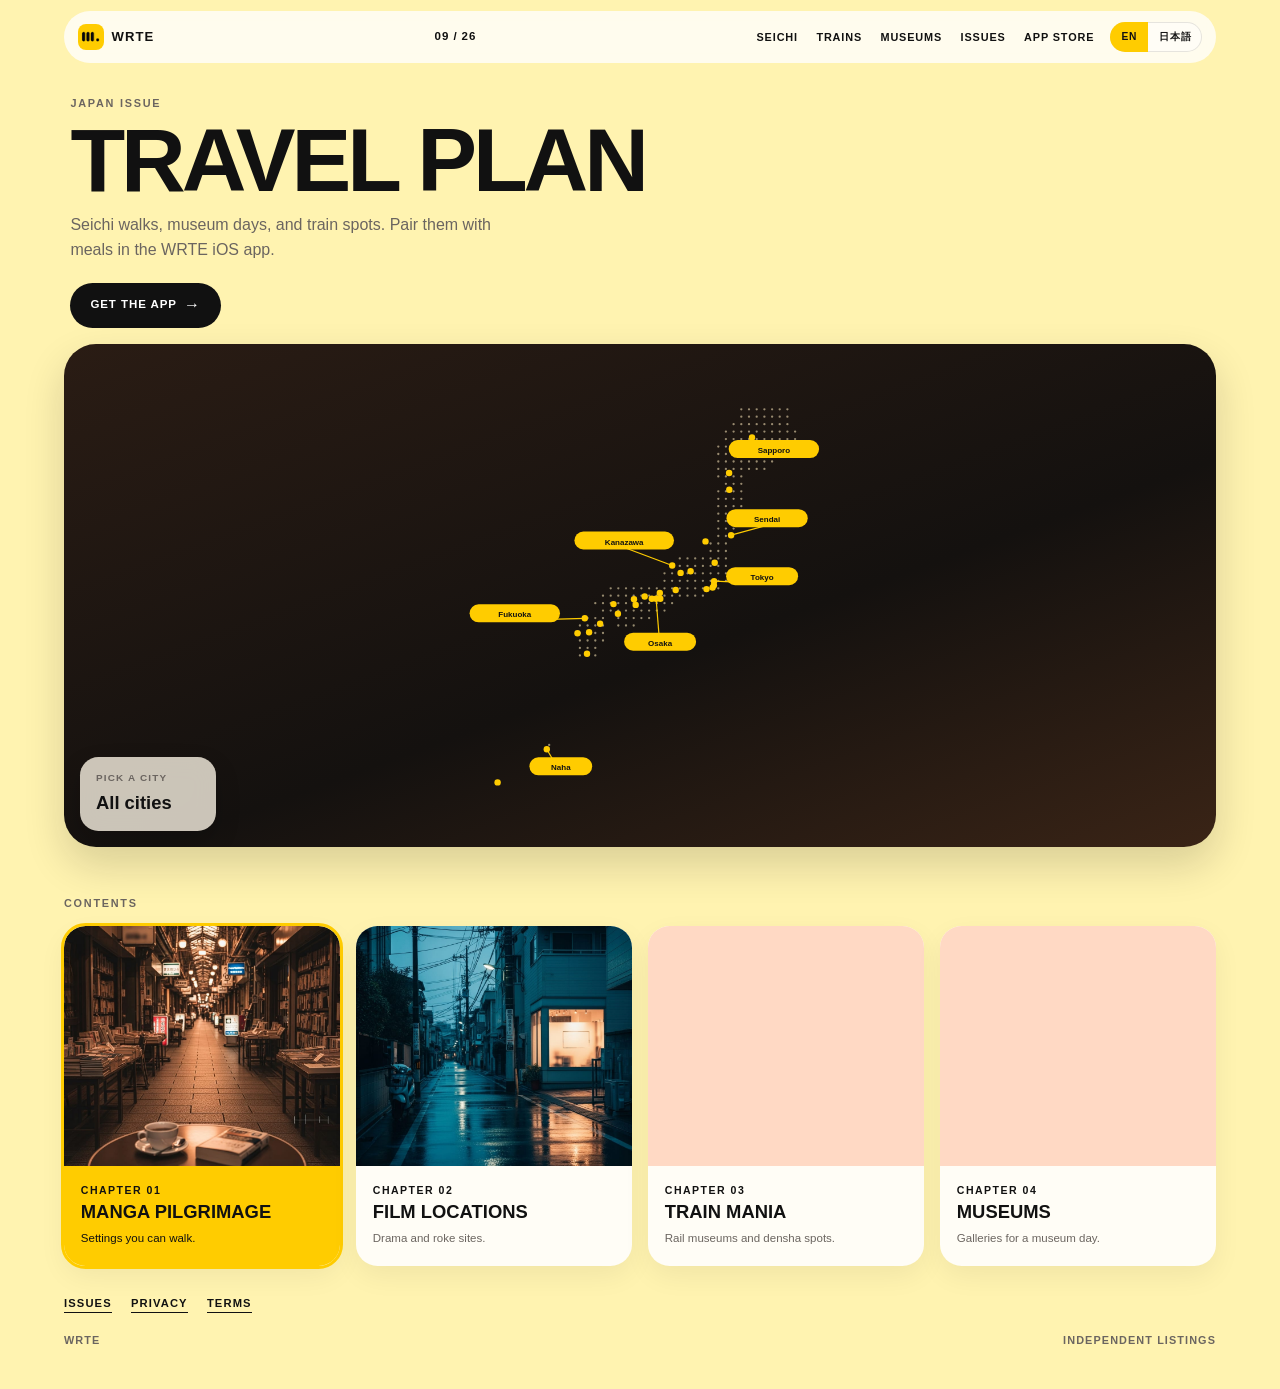
==== index.html @ 1dafabf8 "Publish WRTE travel guides." ====
<!doctype html>
<html lang="en" data-root="." data-page="home">
  <head>
    <meta charset="UTF-8" />
    <meta name="viewport" content="width=device-width, initial-scale=1" />
    <title>WRTE Travel Plan — Japan seichi, museums, and trains</title>
    <meta name="description" content="Japan manga pilgrimage walks, drama filming spots, train days, and a museum directory. Pair them with meals in the WRTE iOS app." />
    <meta name="robots" content="index, follow" />
    <meta name="theme-color" content="#ffcc00" />
    <meta name="referrer" content="no-referrer" />
    <meta http-equiv="Content-Security-Policy" content="default-src 'self'; base-uri 'self'; object-src 'none'; script-src 'self'; style-src 'self'; img-src 'self' https:; font-src 'self'; connect-src 'self'; form-action 'none'; frame-ancestors 'none'; upgrade-insecure-requests" />
    <meta http-equiv="Permissions-Policy" content="camera=(), microphone=(), geolocation=(), payment=(), usb=()" />
    <link rel="canonical" href="https://ezhu331.github.io/wrte-guides/" />
    <link rel="icon" href="./assets/wrte-mark-32.png" type="image/png" sizes="32x32" />
    <link rel="apple-touch-icon" href="./assets/wrte-mark.png" />
    <meta property="og:type" content="website" />
    <meta property="og:site_name" content="WRTE" />
    <meta property="og:locale" content="en_US" />
    <meta property="og:title" content="WRTE Travel Plan — Japan seichi, museums, and trains" />
    <meta property="og:description" content="Japan manga pilgrimage walks, drama filming spots, train days, and a museum directory. Pair them with meals in the WRTE iOS app." />
    <meta property="og:url" content="https://ezhu331.github.io/wrte-guides/" />
    <meta property="og:image" content="https://ezhu331.github.io/wrte-guides/assets/landing/museum-gallery-mania.jpg" />
    <meta property="og:image:alt" content="Museum hall" />
    <meta name="twitter:card" content="summary_large_image" />
    <meta name="twitter:title" content="WRTE Travel Plan — Japan seichi, museums, and trains" />
    <meta name="twitter:description" content="Japan manga pilgrimage walks, drama filming spots, train days, and a museum directory. Pair them with meals in the WRTE iOS app." />
    <meta name="twitter:image" content="https://ezhu331.github.io/wrte-guides/assets/landing/museum-gallery-mania.jpg" />
    <link rel="stylesheet" href="./assets/site.css" />
  </head>
  <body>
    <main class="wrap">
      <nav class="mast">
        <a class="brand" href="./"><img src="./assets/wrte-mark-32.png" alt="" width="32" height="32" />WRTE</a>
        <p class="issue">09 / 26</p>
        <div class="nav-links">
          <a href="./seichi/" class="" data-en="Seichi" data-ja="聖地">Seichi</a>
          <a href="./seichi/train/" class="" data-en="Trains" data-ja="鉄道">Trains</a>
          <a href="./museums/" class="" data-en="Museums" data-ja="美術館">Museums</a>
          <a href="./support/" class="" data-en="Issues" data-ja="報告">Issues</a>
          <a href="https://apps.apple.com/app/id6785785728">App Store</a>
        </div>
        <div class="lang" role="group" aria-label="Language">
          <button type="button" class="lang__btn is-current" data-set-lang="en">EN</button>
          <button type="button" class="lang__btn" data-set-lang="ja">日本語</button>
        </div>
      </nav>
      
      <section class="intro">
        <p class="kicker" data-en="Japan issue" data-ja="日本特集">Japan issue</p>
        <h1 class="display" data-en="Travel plan" data-ja="旅の計画">Travel plan</h1>
        <p class="lede" data-en="Seichi walks, museum days, and train spots. Pair them with meals in the WRTE iOS app." data-ja="聖地巡礼、美術館、鉄道の案内。食事は WRTE アプリで。">Seichi walks, museum days, and train spots. Pair them with meals in the WRTE iOS app.</p>
        <a class="cta" href="https://apps.apple.com/app/id6785785728" data-en="Get the app" data-ja="アプリを入手">Get the app</a>
      </section>
      <section class="japan-map" id="japan-map" aria-label="Japan"></section>
      <p class="kicker contents" data-en="Contents" data-ja="目次">Contents</p>
      <ul class="chapters">
          <li>
            <a class="chapter chapter--hot" href="./seichi/manga/">
              <span class="chapter__media"><img src="./assets/landing/japan-manga-streets.jpg" alt="Manga pilgrimage" width="800" height="560" decoding="async" /></span>
              <span class="chapter__copy">
                <span class="chapter__no" data-en="Chapter 01" data-ja="第01章">Chapter 01</span>
                <span class="chapter__title" data-en="Manga pilgrimage" data-ja="マンガ巡礼">Manga pilgrimage</span>
                <span class="chapter__cta" data-en="Settings you can walk." data-ja="歩ける舞台。">Settings you can walk.</span>
              </span>
            </a>
          </li>
          <li>
            <a class="chapter" href="./seichi/filming/">
              <span class="chapter__media"><img src="./assets/landing/japan-drama-roke.jpg" alt="Film locations" width="800" height="560" decoding="async" /></span>
              <span class="chapter__copy">
                <span class="chapter__no" data-en="Chapter 02" data-ja="第02章">Chapter 02</span>
                <span class="chapter__title" data-en="Film locations" data-ja="ロケ地">Film locations</span>
                <span class="chapter__cta" data-en="Drama and roke sites." data-ja="ドラマと映画の場所。">Drama and roke sites.</span>
              </span>
            </a>
          </li>
          <li>
            <a class="chapter" href="./seichi/train/">
              <span class="chapter__media"><img src="./assets/landing/japan-train-mania.jpg" alt="Train mania" width="800" height="560" decoding="async" /></span>
              <span class="chapter__copy">
                <span class="chapter__no" data-en="Chapter 03" data-ja="第03章">Chapter 03</span>
                <span class="chapter__title" data-en="Train mania" data-ja="鉄道">Train mania</span>
                <span class="chapter__cta" data-en="Rail museums and densha spots." data-ja="鉄道博物館と電車スポット。">Rail museums and densha spots.</span>
              </span>
            </a>
          </li>
          <li>
            <a class="chapter" href="./museums/">
              <span class="chapter__media"><img src="./assets/landing/museum-gallery-mania.jpg" alt="Museums" width="800" height="560" decoding="async" /></span>
              <span class="chapter__copy">
                <span class="chapter__no" data-en="Chapter 04" data-ja="第04章">Chapter 04</span>
                <span class="chapter__title" data-en="Museums" data-ja="美術館">Museums</span>
                <span class="chapter__cta" data-en="Galleries for a museum day." data-ja="美術館めぐりの一日。">Galleries for a museum day.</span>
              </span>
            </a>
          </li></ul>
      <div class="links">
        <a href="./support/" data-en="Issues" data-ja="報告">Issues</a>
        <a href="./privacy/" data-en="Privacy" data-ja="プライバシー">Privacy</a>
        <a href="./terms/" data-en="Terms" data-ja="利用規約">Terms</a>
      </div>

      <footer class="site-foot"><span>WRTE</span><span data-en="Independent listings" data-ja="独立した掲載">Independent listings</span></footer>
    </main>
    <script src="./assets/directory.js?v=9" defer></script>
  </body>
</html>
---- assets/site.css ----
:root {
  --paper: #fff3b0;
  --sheet: #fffdf6;
  --peach: #ffd9c4;
  --pink: #f8d5de;
  --yellow: #ffcc00;
  --ink: #111111;
  --muted: #6b6560;
  --hair: rgba(17, 17, 17, 0.1);
  --serif: "Iowan Old Style", Palatino, Georgia, serif;
  --sans: "Avenir Next", "Segoe UI", Helvetica, sans-serif;
  --radius: 1.35rem;
  --pill: 999px;
}
* { box-sizing: border-box; }
html { scroll-behavior: smooth; }
html, body { min-height: 100%; }
body {
  margin: 0;
  background: var(--paper);
  color: var(--ink);
  font-family: var(--sans);
  font-size: 1rem;
  line-height: 1.55;
  overflow-x: clip;
}
a { color: inherit; }
img { max-width: 100%; }
.wrap {
  width: min(100% - 1.75rem, 72rem);
  margin: 0 auto;
  padding: 0 0 2.5rem;
  min-height: 100vh;
  display: flex;
  flex-direction: column;
}
.mast {
  position: sticky;
  top: 0;
  z-index: 8;
  display: grid;
  grid-template-columns: auto 1fr auto auto;
  align-items: center;
  gap: 0.7rem 1rem;
  margin: 0.7rem 0 0.4rem;
  padding: 0.7rem 0.85rem;
  background: color-mix(in srgb, var(--sheet) 88%, transparent);
  border: 0;
  border-radius: var(--pill);
  backdrop-filter: blur(12px);
}
html.is-scrolled .mast { box-shadow: 0 12px 30px rgba(17, 17, 17, 0.08); }
.brand {
  display: flex;
  align-items: center;
  gap: 0.5rem;
  text-decoration: none;
  font-weight: 800;
  letter-spacing: 0.08em;
  font-size: 0.82rem;
  text-transform: uppercase;
}
.brand img { width: 26px; height: 26px; border-radius: 8px; }
.issue {
  justify-self: center;
  margin: 0;
  font-size: 0.72rem;
  font-weight: 700;
  letter-spacing: 0.08em;
}
.nav-links {
  justify-self: end;
  display: flex;
  flex-wrap: nowrap;
  gap: 0.95rem 1.15rem;
  overflow-x: auto;
  font-size: 0.68rem;
  font-weight: 750;
  letter-spacing: 0.08em;
  text-transform: uppercase;
  scrollbar-width: none;
}
.nav-links::-webkit-scrollbar { display: none; }
.nav-links a { text-decoration: none; white-space: nowrap; }
.nav-links a:hover { opacity: 0.6; }
.nav-links a.is-current { border-bottom: 2px solid var(--ink); padding-bottom: 0.1rem; }
.lang {
  display: flex;
  overflow: hidden;
  border-radius: var(--pill);
  background: var(--sheet);
  box-shadow: inset 0 0 0 1px var(--hair);
}
.lang__btn {
  font: inherit;
  font-size: 0.64rem;
  font-weight: 800;
  letter-spacing: 0.06em;
  text-transform: uppercase;
  border: 0;
  background: transparent;
  color: var(--ink);
  padding: 0.42rem 0.7rem;
  cursor: pointer;
}
.lang__btn.is-current { background: var(--yellow); }
.kicker {
  margin: 0 0 0.55rem;
  font-size: 0.68rem;
  font-weight: 750;
  letter-spacing: 0.16em;
  text-transform: uppercase;
  color: var(--muted);
}
.kicker a { text-decoration: none; border-bottom: 1px solid currentColor; }
.display {
  margin: 0 0 0.75rem;
  font-family: var(--sans);
  font-size: clamp(2.8rem, 8vw, 5.6rem);
  font-weight: 800;
  letter-spacing: -0.045em;
  line-height: 0.9;
  text-transform: uppercase;
  text-wrap: balance;
  max-width: 12ch;
}
html[lang="ja"] .display { text-transform: none; letter-spacing: -0.02em; }
.display--page {
  font-size: clamp(2rem, 6vw, 3.4rem);
  max-width: 16ch;
}
.lede {
  margin: 0 0 1.25rem;
  max-width: min(28rem, 100%);
  color: var(--muted);
  overflow-wrap: anywhere;
}
.cta {
  display: inline-flex;
  align-items: center;
  gap: 0.45rem;
  text-decoration: none;
  font-size: 0.72rem;
  font-weight: 800;
  letter-spacing: 0.08em;
  text-transform: uppercase;
  padding: 0.85rem 1.25rem;
  border-radius: var(--pill);
  background: var(--ink);
  color: #fff;
  transition: transform 0.2s ease, background 0.2s ease, color 0.2s ease;
}
.cta::after { content: "→"; font-size: 1rem; line-height: 1; }
.cta:hover { background: var(--yellow); color: var(--ink); transform: translateY(-2px); }
.intro { padding: 1.6rem 0.4rem 0.6rem; max-width: 38rem; }
.stats {
  list-style: none;
  display: grid;
  gap: 1rem;
  margin: 0 0 0.4rem;
  padding: 1.1rem 0.2rem 0;
  grid-template-columns: repeat(3, minmax(0, 1fr));
}
.stats li { font-size: 0.78rem; color: var(--muted); }
.stats strong {
  display: block;
  font-size: 1.15rem;
  font-weight: 800;
  color: var(--ink);
}
.japan-map {
  margin: 0.4rem 0 1.4rem;
}
.japan-map__stage {
  position: relative;
  overflow: hidden;
  min-height: 22rem;
  border-radius: 2rem;
  background: linear-gradient(160deg, #2a1c14 0%, #14110f 58%, #3a2416 100%);
  box-shadow: 0 18px 40px rgba(17, 17, 17, 0.16);
}
.japan-map__svg {
  display: block;
  width: min(100%, 28rem);
  height: auto;
  margin: 0.6rem auto;
}
.japan-map__dots circle { fill: rgba(255, 236, 190, 0.55); }
.japan-map__pin { cursor: pointer; }
.japan-map__anchor { fill: var(--yellow); }
.japan-map__stem { stroke: var(--yellow); stroke-width: 1.2; }
.japan-map__pill { fill: var(--yellow); }
.japan-map__text {
  fill: #111;
  font-size: 8px;
  font-weight: 800;
  font-family: var(--sans);
}
.japan-map__pin.is-on .japan-map__anchor {
  r: 5;
  filter: drop-shadow(0 0 10px #ffcc00);
}
.japan-map__pin.is-on .japan-map__pill {
  filter: drop-shadow(0 0 12px rgba(255, 204, 0, 0.85));
}
.japan-map__card {
  position: absolute;
  left: 1rem;
  bottom: 1rem;
  min-width: 8.5rem;
  padding: 0.85rem 1rem;
  border-radius: 1.15rem;
  background: color-mix(in srgb, #fff8e8 78%, transparent);
  backdrop-filter: blur(12px);
  box-shadow: 0 10px 24px rgba(0, 0, 0, 0.18);
}
.japan-map__kicker {
  margin: 0;
  font-size: 0.62rem;
  font-weight: 750;
  letter-spacing: 0.12em;
  text-transform: uppercase;
  color: var(--muted);
}
.japan-map__city {
  margin: 0.2rem 0 0;
  font-weight: 800;
  font-size: 1.15rem;
}
.contents {
  margin: 1.6rem 0 0.9rem;
  font-weight: 800;
}
.chapters {
  list-style: none;
  margin: 0;
  padding: 0;
  display: grid;
  gap: 1rem;
}
@media (min-width: 800px) {
  .chapters { grid-template-columns: repeat(4, 1fr); }
}
.chapter {
  display: grid;
  grid-template-rows: 15rem auto;
  text-decoration: none;
  background: var(--sheet);
  border-radius: var(--radius);
  overflow: hidden;
  box-shadow: 0 10px 28px rgba(17, 17, 17, 0.06);
  transition: transform 0.25s ease, box-shadow 0.25s ease;
}
.chapter:hover { transform: translateY(-4px); box-shadow: 0 16px 36px rgba(17, 17, 17, 0.1); }
.chapter--hot { outline: 3px solid var(--yellow); outline-offset: 0; }
.chapter--hot .chapter__copy { background: var(--yellow); }
.chapter__media {
  display: block;
  overflow: hidden;
  background: var(--peach);
}
.chapter__media img {
  width: 100%;
  height: 100%;
  object-fit: cover;
  transition: transform 0.7s ease;
}
.chapter:hover .chapter__media img { transform: scale(1.06); }
.chapter__copy {
  display: grid;
  gap: 0.25rem;
  padding: 1rem 1.05rem 1.15rem;
}
.chapter__no {
  font-size: 0.66rem;
  font-weight: 800;
  letter-spacing: 0.14em;
  text-transform: uppercase;
}
.chapter__title {
  font-weight: 800;
  font-size: 1.15rem;
  line-height: 1.1;
  text-transform: uppercase;
}
html[lang="ja"] .chapter__title { text-transform: none; }
.chapter__cta {
  margin-top: 0.2rem;
  font-size: 0.72rem;
  color: var(--muted);
}
.chapter--hot .chapter__cta { color: var(--ink); }
.links {
  display: flex;
  flex-wrap: wrap;
  gap: 0.9rem 1.2rem;
  margin-top: 1.8rem;
  font-size: 0.7rem;
  font-weight: 750;
  letter-spacing: 0.1em;
  text-transform: uppercase;
}
.links a { text-decoration: none; border-bottom: 1px solid currentColor; }
.site-foot {
  display: flex;
  justify-content: space-between;
  gap: 1rem;
  margin-top: auto;
  padding-top: 1.2rem;
  font-size: 0.68rem;
  font-weight: 750;
  letter-spacing: 0.1em;
  text-transform: uppercase;
  color: var(--muted);
}
.filters {
  position: sticky;
  top: 4.6rem;
  z-index: 6;
  padding: 0.75rem 0 0.35rem;
  margin: 0 0 0.8rem;
  background: color-mix(in srgb, var(--paper) 92%, transparent);
}
.tabs, .museum-dir__regions, .museum-dir__kinds {
  display: flex;
  flex-wrap: wrap;
  gap: 0.4rem;
  margin: 0 0 0.7rem;
}
.rail {
  display: flex;
  flex-wrap: nowrap;
  gap: 0.4rem;
  margin: 0 0 0.85rem;
  padding: 0 0 0.45rem;
  overflow-x: auto;
  scroll-snap-type: x proximity;
  scrollbar-width: thin;
}
.seichi-dir__tab, .seichi-dir__city, .museum-dir__chip, .museum-dir__city, .museum-dir__kind {
  flex: 0 0 auto;
  font: inherit;
  font-size: 0.68rem;
  font-weight: 750;
  letter-spacing: 0.06em;
  text-transform: uppercase;
  border: 0;
  background: var(--sheet);
  color: var(--ink);
  padding: 0.48rem 0.85rem;
  border-radius: var(--pill);
  cursor: pointer;
  text-decoration: none;
  scroll-snap-align: start;
  box-shadow: inset 0 0 0 1px var(--hair);
  transition: background 0.18s ease, transform 0.18s ease;
}
.seichi-dir__tab:hover, .seichi-dir__city:hover,
.museum-dir__chip:hover, .museum-dir__city:hover, .museum-dir__kind:hover {
  background: var(--peach);
  transform: translateY(-1px);
}
.seichi-dir__tab--active, .seichi-dir__city--active,
.museum-dir__chip--active, .museum-dir__city--active, .museum-dir__kind--active,
.is-on {
  background: var(--yellow);
  box-shadow: inset 0 0 0 2px var(--ink);
}
.toolbar {
  display: flex;
  flex-wrap: wrap;
  gap: 0.7rem 1rem;
  align-items: center;
  margin: 0 0 1rem;
}
.search { flex: 1 1 16rem; }
.search input, .seichi-dir__search input, .museum-dir__search input {
  width: 100%;
  font: inherit;
  font-size: 1rem;
  padding: 0.85rem 1.1rem;
  border: 0;
  border-radius: var(--pill);
  background: var(--sheet);
  color: var(--ink);
  box-shadow: inset 0 0 0 1px var(--hair);
}
.search input:focus {
  outline: none;
  box-shadow: inset 0 0 0 2px var(--ink);
}
.count { margin: 0; font-size: 0.68rem; font-weight: 750; letter-spacing: 0.08em; text-transform: uppercase; color: var(--muted); }
.spots {
  list-style: none;
  margin: 0;
  padding: 0;
  display: grid;
  gap: 1rem;
}
@media (min-width: 720px) {
  .spots--photos { grid-template-columns: 1fr 1fr; }
}
.spot {
  display: grid;
  gap: 0.5rem;
  text-decoration: none;
}
.spot__media {
  display: grid;
  place-items: center;
  overflow: hidden;
  background: var(--yellow);
  border-radius: 1.1rem;
  font-weight: 800;
  font-size: 1.25rem;
}
.spots--photos .spot__media { aspect-ratio: 4 / 3; }
.spots--list .spot {
  grid-template-columns: 4.6rem minmax(0, 1fr);
  gap: 0.9rem;
  align-items: center;
  padding: 0.7rem;
  border-radius: 1.2rem;
  background: color-mix(in srgb, var(--sheet) 70%, transparent);
}
.spots--list .spot__media {
  aspect-ratio: 1;
  min-height: 0;
}
.spot__media img {
  width: 100%;
  height: 100%;
  object-fit: cover;
  transition: transform 0.65s ease;
}
.spot:hover .spot__media img { transform: scale(1.07); }
.spots--list .spot:hover { background: var(--yellow); }
.spot__copy { min-width: 0; }
.spot__meta {
  display: flex;
  justify-content: space-between;
  gap: 0.75rem;
  font-size: 0.64rem;
  font-weight: 750;
  letter-spacing: 0.1em;
  text-transform: uppercase;
  color: var(--muted);
}
.spot__work {
  margin: 0.15rem 0 0;
  font-size: 0.75rem;
  font-weight: 750;
  letter-spacing: 0.04em;
  text-transform: uppercase;
}
.spot__name {
  margin: 0.12rem 0 0;
  font-weight: 800;
  font-size: 1.15rem;
  line-height: 1.15;
  overflow-wrap: anywhere;
}
.spot__local, .spot__desc {
  margin: 0.2rem 0 0;
  color: var(--muted);
  font-size: 0.86rem;
}
.spot__series { display: flex; flex-wrap: wrap; gap: 0.35rem; margin: 0.35rem 0 0; }
.spot__series span {
  font-size: 0.64rem;
  font-weight: 750;
  letter-spacing: 0.06em;
  text-transform: uppercase;
}
.pager {
  display: flex;
  align-items: center;
  gap: 0.7rem;
  margin: 1.4rem 0 0.4rem;
  font-size: 0.68rem;
  font-weight: 750;
  letter-spacing: 0.08em;
  text-transform: uppercase;
}
.pager button {
  font: inherit;
  letter-spacing: inherit;
  text-transform: inherit;
  width: 2.6rem;
  height: 2.6rem;
  border: 0;
  border-radius: 50%;
  background: var(--sheet);
  cursor: pointer;
  box-shadow: inset 0 0 0 1px var(--hair);
}
.pager button:hover { background: var(--yellow); }
.pager button:disabled { opacity: 0.35; cursor: default; }
.endpaper {
  position: relative;
  flex: 1;
  display: grid;
  place-items: center;
  min-height: calc(100vh - 9rem);
  margin: 1rem 0 0;
  padding: 4rem 1.4rem;
  border-radius: 2rem;
  background: var(--peach);
  text-align: center;
}
.endpaper__copy { max-width: 22rem; }
.endpaper .display {
  max-width: 8ch;
  margin-left: auto;
  margin-right: auto;
  font-size: clamp(2.4rem, 10vw, 4.6rem);
}
.endpaper .lede { margin-left: auto; margin-right: auto; }
.endpaper__folio {
  position: absolute;
  right: 1.1rem;
  bottom: 1.1rem;
  display: grid;
  place-items: center;
  width: 4.4rem;
  height: 4.4rem;
  margin: 0;
  background: var(--yellow);
  border-radius: 50%;
  font-weight: 800;
  font-size: 1.05rem;
  line-height: 0.95;
}
.attrib { margin-top: 1.4rem; font-size: 0.68rem; font-weight: 750; letter-spacing: 0.1em; text-transform: uppercase; color: var(--muted); }
.visually-hidden {
  position: absolute;
  width: 1px;
  height: 1px;
  overflow: hidden;
  clip: rect(0, 0, 0, 0);
}
article h1, .legal h1 {
  font-size: clamp(2rem, 5vw, 3rem);
  font-weight: 800;
  line-height: 0.95;
  letter-spacing: -0.03em;
}
article h2 { font-size: 1.2rem; font-weight: 800; margin: 1.8rem 0 0.45rem; }
article p, article li { color: var(--muted); max-width: 40rem; }
.cta:focus-visible, .spot:focus-visible, .chapter:focus-visible, .nav-links a:focus-visible {
  outline: 2px solid var(--ink);
  outline-offset: 3px;
}
@media (max-width: 800px) {
  .chapters { grid-template-columns: 1fr 1fr; }
}
@media (max-width: 720px) {
  .mast {
    grid-template-columns: 1fr auto;
    grid-template-areas:
      "brand lang"
      "nav nav";
    border-radius: 1.2rem;
  }
  .brand { grid-area: brand; }
  .lang { grid-area: lang; justify-self: end; }
  .nav-links { grid-area: nav; justify-content: flex-start; }
  .issue { display: none; }
  .chapters { grid-template-columns: 1fr; }
  .chapter { grid-template-rows: 13rem auto; }
  .stats { grid-template-columns: 1fr; }
  .filters { top: 6.2rem; }
}
@media (prefers-reduced-motion: reduce) {
  html { scroll-behavior: auto; }
  .chapter__media img, .spot__media img, .cta, .chapter {
    transition: none;
    transform: none;
  }
}
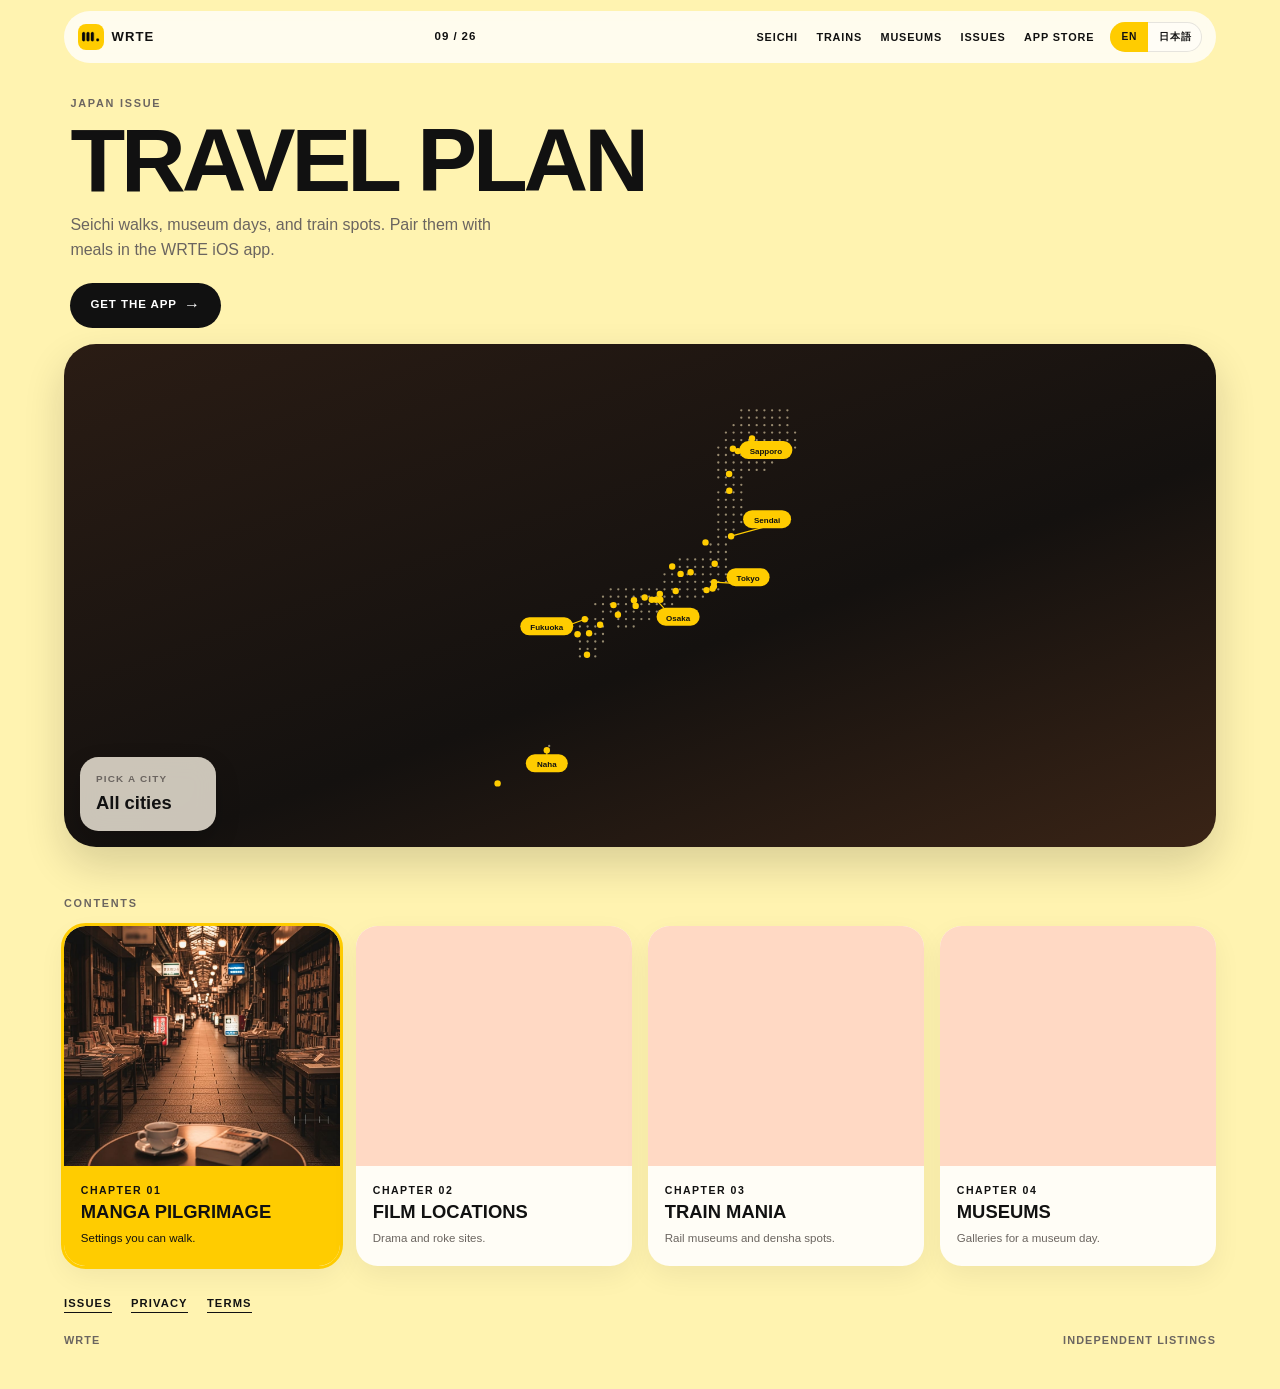
==== commit 31454100: "Space Japan map city labels so they stay readable." ====
--- a/index.html
+++ b/index.html
@@ -25,7 +25,7 @@
     <meta name="twitter:title" content="WRTE Travel Plan — Japan seichi, museums, and trains" />
     <meta name="twitter:description" content="Japan manga pilgrimage walks, drama filming spots, train days, and a museum directory. Pair them with meals in the WRTE iOS app." />
     <meta name="twitter:image" content="https://ezhu331.github.io/wrte-guides/assets/landing/museum-gallery-mania.jpg" />
-    <link rel="stylesheet" href="./assets/site.css" />
+    <link rel="stylesheet" href="./assets/site.css?v=10" />
   </head>
   <body>
     <main class="wrap">
@@ -102,6 +102,6 @@
 
       <footer class="site-foot"><span>WRTE</span><span data-en="Independent listings" data-ja="独立した掲載">Independent listings</span></footer>
     </main>
-    <script src="./assets/directory.js?v=9" defer></script>
+    <script src="./assets/directory.js?v=10" defer></script>
   </body>
 </html>
--- a/assets/site.css
+++ b/assets/site.css
@@ -174,6 +174,8 @@
 .japan-map__stage {
   position: relative;
   overflow: hidden;
+  isolation: isolate;
+  contain: paint;
   min-height: 22rem;
   border-radius: 2rem;
   background: linear-gradient(160deg, #2a1c14 0%, #14110f 58%, #3a2416 100%);
@@ -196,11 +198,29 @@
   font-weight: 800;
   font-family: var(--sans);
 }
+.japan-map__pin .japan-map__stem,
+.japan-map__pin .japan-map__pill,
+.japan-map__pin .japan-map__text {
+  opacity: 0;
+  pointer-events: none;
+}
+.japan-map__pin.has-label .japan-map__stem,
+.japan-map__pin.has-label .japan-map__pill,
+.japan-map__pin.has-label .japan-map__text,
+.japan-map__pin.is-hot .japan-map__stem,
+.japan-map__pin.is-hot .japan-map__pill,
+.japan-map__pin.is-hot .japan-map__text,
+.japan-map__pin.is-on .japan-map__stem,
+.japan-map__pin.is-on .japan-map__pill,
+.japan-map__pin.is-on .japan-map__text {
+  opacity: 1;
+}
 .japan-map__pin.is-on .japan-map__anchor {
   r: 5;
   filter: drop-shadow(0 0 10px #ffcc00);
 }
-.japan-map__pin.is-on .japan-map__pill {
+.japan-map__pin.is-on .japan-map__pill,
+.japan-map__pin.is-hot .japan-map__pill {
   filter: drop-shadow(0 0 12px rgba(255, 204, 0, 0.85));
 }
 .japan-map__card {
